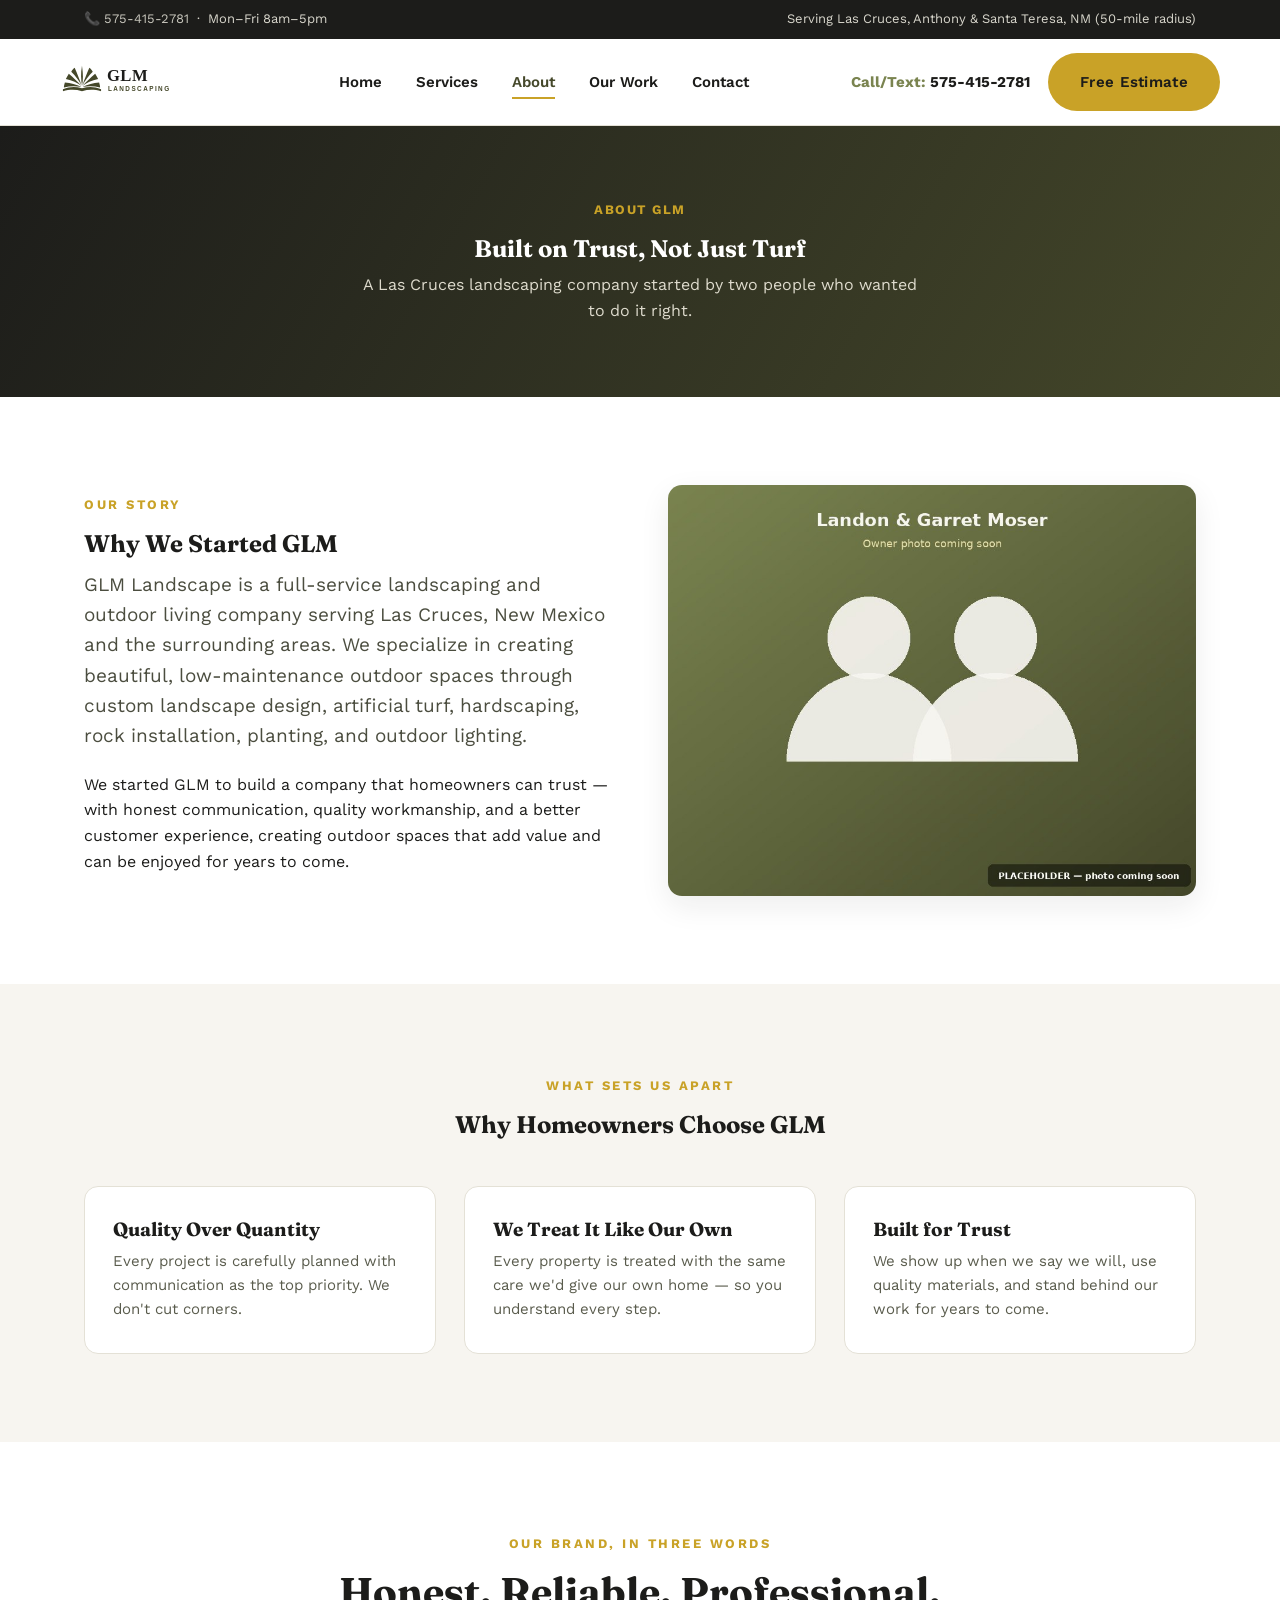
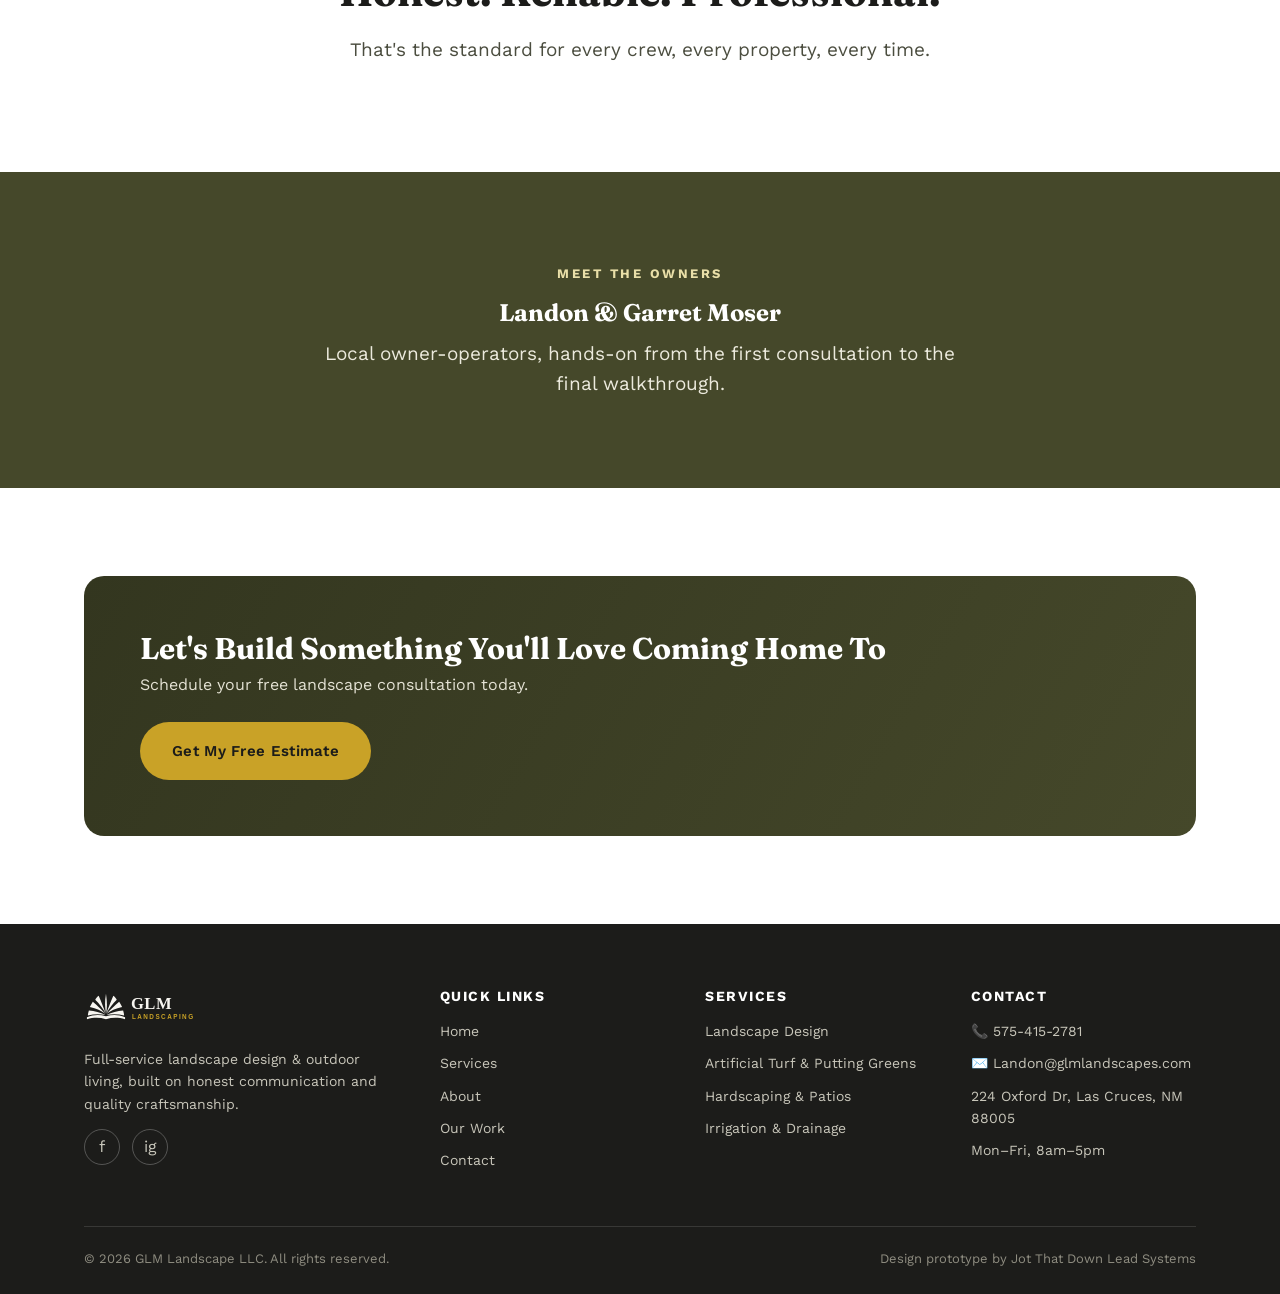
==== about.html @ fdec4d7b "Add files via upload" ====
<!DOCTYPE html>
<html lang="en">
<head>
<meta charset="UTF-8">
<meta name="viewport" content="width=device-width, initial-scale=1.0">
<title>About Us | GLM Landscaping — Las Cruces, NM</title>
<meta name="description" content="Meet Landon &amp; Garret Moser, owners of GLM Landscaping — a Las Cruces, NM landscape design &amp; outdoor living company built on honest communication and quality craftsmanship.">
<link rel="icon" href="assets/favicon.png">
<link rel="preconnect" href="https://fonts.googleapis.com">
<link href="https://fonts.googleapis.com/css2?family=Fraunces:wght@600;700&family=Work+Sans:wght@400;500;600;700&display=swap" rel="stylesheet">
<link rel="stylesheet" href="assets/styles.css">
</head>
<body>

<div class="topbar">
  <div class="container">
    <div>📞 <a href="tel:5754152781">575-415-2781</a> &nbsp;·&nbsp; Mon–Fri 8am–5pm</div>
    <div>Serving Las Cruces, Anthony &amp; Santa Teresa, NM (50‑mile radius)</div>
  </div>
</div>

<header class="site-header">
  <div class="container nav-row">
    <a href="index.html" class="logo-link"><img src="assets/logo_header.svg" alt="GLM Landscaping logo"></a>
    <nav class="main-nav">
      <ul>
        <li><a href="index.html">Home</a></li>
        <li><a href="services.html">Services</a></li>
        <li><a href="about.html" class="active">About</a></li>
        <li><a href="gallery.html">Our Work</a></li>
        <li><a href="contact.html">Contact</a></li>
      </ul>
    </nav>
    <div class="nav-actions">
      <div class="nav-phone"><span>Call/Text:</span> 575-415-2781</div>
      <a href="contact.html" class="btn btn-gold">Free Estimate</a>
      <button class="menu-toggle" aria-label="Menu">☰</button>
    </div>
  </div>
</header>

<section class="page-hero">
  <div class="container">
    <div class="breadcrumb">About GLM</div>
    <h1>Built on Trust, Not Just Turf</h1>
    <p>A Las Cruces landscaping company started by two people who wanted to do it right.</p>
  </div>
</section>

<section>
  <div class="container two-col">
    <div>
      <span class="eyebrow">Our Story</span>
      <h2>Why We Started GLM</h2>
      <p class="lead" style="margin-bottom:20px;">GLM Landscape is a full-service landscaping and outdoor living company serving Las Cruces, New Mexico and the surrounding areas. We specialize in creating beautiful, low‑maintenance outdoor spaces through custom landscape design, artificial turf, hardscaping, rock installation, planting, and outdoor lighting.</p>
      <p>We started GLM to build a company that homeowners can trust — with honest communication, quality workmanship, and a better customer experience, creating outdoor spaces that add value and can be enjoyed for years to come.</p>
    </div>
    <div class="img-frame"><img src="assets/img/about_owners.jpg" alt="Placeholder — Landon & Garret Moser photo coming soon"></div>
  </div>
</section>

<section class="section-cream">
  <div class="container">
    <div class="center" style="max-width:700px;margin:0 auto 48px;">
      <span class="eyebrow">What Sets Us Apart</span>
      <h2>Why Homeowners Choose GLM</h2>
    </div>
    <div class="grid grid-3">
      <div class="card">
        <h3>Quality Over Quantity</h3>
        <p>Every project is carefully planned with communication as the top priority. We don't cut corners.</p>
      </div>
      <div class="card">
        <h3>We Treat It Like Our Own</h3>
        <p>Every property is treated with the same care we'd give our own home — so you understand every step.</p>
      </div>
      <div class="card">
        <h3>Built for Trust</h3>
        <p>We show up when we say we will, use quality materials, and stand behind our work for years to come.</p>
      </div>
    </div>
  </div>
</section>

<section>
  <div class="container center" style="max-width:760px;margin:0 auto;">
    <span class="eyebrow">Our Brand, In Three Words</span>
    <h2 style="font-size:40px;">Honest. Reliable. Professional.</h2>
    <p class="lead">That's the standard for every crew, every property, every time.</p>
  </div>
</section>

<section class="section-green">
  <div class="container center">
    <span class="eyebrow" style="color:#e9dfa8;">Meet the Owners</span>
    <h2>Landon &amp; Garret Moser</h2>
    <p class="lead" style="margin:0 auto;color:#eceadd;">Local owner-operators, hands-on from the first consultation to the final walkthrough.</p>
  </div>
</section>

<section>
  <div class="container">
    <div class="cta-band">
      <div>
        <h2>Let's Build Something You'll Love Coming Home To</h2>
        <p>Schedule your free landscape consultation today.</p>
      </div>
      <a href="contact.html" class="btn btn-gold">Get My Free Estimate</a>
    </div>
  </div>
</section>

<footer class="site-footer">
  <div class="container">
    <div class="footer-grid">
      <div>
        <img src="assets/logo_header_light.svg" alt="GLM Landscaping" style="height:44px;margin-bottom:16px;">
        <p style="font-size:14px;">Full-service landscape design &amp; outdoor living, built on honest communication and quality craftsmanship.</p>
        <div class="social-row">
          <a href="#" aria-label="Facebook">f</a>
          <a href="#" aria-label="Instagram">ig</a>
        </div>
      </div>
      <div>
        <h4>Quick Links</h4>
        <ul>
          <li><a href="index.html">Home</a></li>
          <li><a href="services.html">Services</a></li>
          <li><a href="about.html">About</a></li>
          <li><a href="gallery.html">Our Work</a></li>
          <li><a href="contact.html">Contact</a></li>
        </ul>
      </div>
      <div>
        <h4>Services</h4>
        <ul>
          <li><a href="services.html">Landscape Design</a></li>
          <li><a href="services.html">Artificial Turf &amp; Putting Greens</a></li>
          <li><a href="services.html">Hardscaping &amp; Patios</a></li>
          <li><a href="services.html">Irrigation &amp; Drainage</a></li>
        </ul>
      </div>
      <div>
        <h4>Contact</h4>
        <ul>
          <li>📞 <a href="tel:5754152781">575-415-2781</a></li>
          <li>✉️ <a href="mailto:Landon@glmlandscapes.com">Landon@glmlandscapes.com</a></li>
          <li>224 Oxford Dr, Las Cruces, NM 88005</li>
          <li>Mon–Fri, 8am–5pm</li>
        </ul>
      </div>
    </div>
    <div class="footer-bottom">
      <div>© 2026 GLM Landscape LLC. All rights reserved.</div>
      <div>Design prototype by Jot That Down Lead Systems</div>
    </div>
  </div>
</footer>

<script src="assets/main.js"></script>
</body>
</html>
---- assets/styles.css ----
/* ===========================================================
   GLM Landscaping — Site Stylesheet
   Palette pulled from supplied logo assets:
   Olive Green #45482A | Sage #7A8450 | Charcoal #1C1C1A
   Cream #F7F5F0 | Gold Accent #C9A227
   Built as simple, GHL/Hexona-friendly modular sections.
   =========================================================== */

:root{
  --green: #45482A;
  --green-dark: #33361f;
  --sage: #7A8450;
  --charcoal: #1C1C1A;
  --cream: #F7F5F0;
  --white: #FFFFFF;
  --gold: #C9A227;
  --line: #E4E1D6;
  --radius: 14px;
  --shadow: 0 10px 30px rgba(28,28,26,0.08);
  --shadow-lg: 0 20px 50px rgba(28,28,26,0.14);
}

*{box-sizing:border-box;}
html{scroll-behavior:smooth;}
body{
  margin:0;
  font-family:'Work Sans', Arial, sans-serif;
  color:var(--charcoal);
  background:var(--white);
  line-height:1.6;
}
h1,h2,h3,h4{
  font-family:'Fraunces', Georgia, serif;
  font-weight:700;
  line-height:1.15;
  margin:0 0 .5em;
  color:var(--charcoal);
}
p{margin:0 0 1em;}
a{color:inherit;text-decoration:none;}
img{max-width:100%;display:block;}
.container{max-width:1160px;margin:0 auto;padding:0 24px;}
section{padding:88px 0;}
.eyebrow{
  display:inline-block;
  font-size:13px;
  font-weight:700;
  letter-spacing:2.5px;
  text-transform:uppercase;
  color:var(--gold);
  margin-bottom:14px;
}
.center{text-align:center;}
.lead{font-size:19px;color:#4b4d3f;max-width:640px;}
.center .lead{margin-left:auto;margin-right:auto;}

/* ---------- Buttons ---------- */
.btn{
  display:inline-flex;
  align-items:center;
  gap:8px;
  padding:15px 30px;
  border-radius:999px;
  font-weight:600;
  font-size:15px;
  letter-spacing:.3px;
  cursor:pointer;
  border:2px solid transparent;
  transition:transform .15s ease, box-shadow .15s ease, background .15s ease;
}
.btn:hover{transform:translateY(-2px);}
.btn-gold{background:var(--gold);color:var(--charcoal);}
.btn-gold:hover{box-shadow:0 10px 24px rgba(201,162,39,.35);}
.btn-outline{border-color:var(--white);color:var(--white);}
.btn-outline:hover{background:var(--white);color:var(--green-dark);}
.btn-outline-dark{border-color:var(--green);color:var(--green);}
.btn-outline-dark:hover{background:var(--green);color:var(--white);}

/* ---------- Top utility bar ---------- */
.topbar{
  background:var(--charcoal);
  color:#d9d7cd;
  font-size:13px;
}
.topbar .container{
  display:flex;justify-content:space-between;align-items:center;
  padding-top:9px;padding-bottom:9px;
  flex-wrap:wrap; gap:6px;
}
.topbar a{opacity:.9;}
.topbar a:hover{opacity:1;color:var(--gold);}

/* ---------- Header / Nav ---------- */
header.site-header{
  background:var(--white);
  border-bottom:1px solid var(--line);
  position:sticky;top:0;z-index:50;
}
.nav-row{
  display:flex;align-items:center;justify-content:space-between;
  padding:14px 0;
}
.logo-link img{height:44px;width:auto;}
nav.main-nav ul{
  display:flex;gap:34px;list-style:none;margin:0;padding:0;
}
nav.main-nav a{
  font-weight:600;font-size:15px;color:var(--charcoal);
  padding:6px 0;border-bottom:2px solid transparent;
}
nav.main-nav a:hover, nav.main-nav a.active{border-color:var(--gold);color:var(--green);}
.nav-actions{display:flex;align-items:center;gap:18px;}
.nav-phone{font-weight:700;font-size:15px;}
.nav-phone span{color:var(--sage);}
.menu-toggle{display:none;background:none;border:none;font-size:26px;cursor:pointer;color:var(--charcoal);}

@media(max-width:900px){
  nav.main-nav{
    display:none;
    position:absolute;top:100%;left:0;right:0;
    background:var(--white);border-bottom:1px solid var(--line);
    box-shadow:var(--shadow);
  }
  nav.main-nav.open{display:block;}
  nav.main-nav ul{flex-direction:column;gap:0;padding:10px 24px 20px;}
  nav.main-nav li{border-top:1px solid var(--line);}
  nav.main-nav a{display:block;padding:14px 0;}
  .nav-phone{display:none;}
  .menu-toggle{display:block;}
}

/* ---------- Hero ---------- */
.hero{
  position:relative;
  background:
    linear-gradient(120deg, rgba(20,21,12,.68), rgba(40,42,24,.42)),
    url('img/hero_bg.jpg');
  background-size:cover;
  background-position:center;
  color:var(--white);
  padding:120px 0 140px;
  overflow:hidden;
}
.hero .container{position:relative;z-index:2;max-width:720px;}
.hero h1{color:var(--white);font-size:52px;margin-bottom:20px;}
.hero p.lead{color:#ece9dd;}
.hero-actions{display:flex;gap:16px;flex-wrap:wrap;margin-top:32px;}
.hero-trust{
  display:flex;gap:28px;flex-wrap:wrap;margin-top:56px;
  border-top:1px solid rgba(255,255,255,.25);padding-top:28px;
}
.hero-trust div{font-size:14px;font-weight:600;color:#ece9dd;display:flex;align-items:center;gap:8px;}
.hero-trust svg{flex-shrink:0;}

/* smaller page hero for inner pages */
.page-hero{
  background:linear-gradient(120deg, var(--charcoal), var(--green));
  color:var(--white);
  padding:74px 0;
  text-align:center;
}
.page-hero h1{color:var(--white);margin-bottom:10px;}
.page-hero p{color:#dedbcd;max-width:560px;margin:0 auto;}
.breadcrumb{font-size:13px;color:var(--gold);letter-spacing:1.5px;text-transform:uppercase;font-weight:700;margin-bottom:14px;}

/* ---------- Cards / grids ---------- */
.grid{display:grid;gap:28px;}
.grid-3{grid-template-columns:repeat(3,1fr);}
.grid-4{grid-template-columns:repeat(4,1fr);}
.grid-2{grid-template-columns:repeat(2,1fr);}
@media(max-width:900px){.grid-3,.grid-4{grid-template-columns:repeat(2,1fr);}}
@media(max-width:600px){.grid-3,.grid-4,.grid-2{grid-template-columns:1fr;}}

.card{
  background:var(--white);
  border:1px solid var(--line);
  border-radius:var(--radius);
  padding:32px 28px;
  transition:box-shadow .2s ease, transform .2s ease;
}
.card:hover{box-shadow:var(--shadow-lg);transform:translateY(-4px);}
.card .icon-wrap{
  width:52px;height:52px;border-radius:12px;
  background:var(--cream);
  display:flex;align-items:center;justify-content:center;
  margin-bottom:18px;color:var(--green);
}
.card h3{font-size:19px;margin-bottom:8px;}
.card p{font-size:15px;color:#5a5c4d;margin-bottom:0;}
.card .tag{
  display:inline-block;margin-top:14px;font-size:12px;font-weight:700;
  color:var(--gold);letter-spacing:1px;text-transform:uppercase;
}

/* ---------- Alt background sections ---------- */
.section-cream{background:var(--cream);}
.section-dark{background:var(--charcoal);color:#efeee6;}
.section-dark h2{color:var(--white);}
.section-dark .lead{color:#c9c8bc;}
.section-green{background:var(--green);color:var(--white);}
.section-green h2{color:var(--white);}

/* ---------- Process steps ---------- */
.steps{counter-reset:step;}
.step{position:relative;padding-left:64px;margin-bottom:36px;}
.step:last-child{margin-bottom:0;}
.step::before{
  counter-increment:step;content:counter(step);
  position:absolute;left:0;top:0;
  width:44px;height:44px;border-radius:50%;
  background:var(--gold);color:var(--charcoal);
  font-family:'Fraunces',serif;font-weight:700;font-size:18px;
  display:flex;align-items:center;justify-content:center;
}
.step h3{margin-bottom:6px;font-size:18px;}
.step p{color:#5a5c4d;margin:0;font-size:15px;}

/* ---------- CTA band ---------- */
.cta-band{
  background:linear-gradient(120deg, var(--green-dark), var(--green));
  color:var(--white);
  border-radius:20px;
  padding:56px;
  display:flex;justify-content:space-between;align-items:center;flex-wrap:wrap;gap:24px;
}
.cta-band h2{color:var(--white);margin-bottom:6px;font-size:30px;}
.cta-band p{color:#e4e2d4;margin:0;}

/* ---------- Forms (styled to mirror a GHL form embed) ---------- */
.form-card{
  background:var(--white);
  border:1px solid var(--line);
  border-radius:var(--radius);
  padding:36px;
  box-shadow:var(--shadow);
}
.form-embed-note{
  border:1px dashed var(--sage);
  background:var(--cream);
  border-radius:10px;
  padding:10px 14px;
  font-size:13px;
  color:var(--green-dark);
  margin-bottom:22px;
}
.field{margin-bottom:18px;}
.field label{display:block;font-size:13px;font-weight:700;margin-bottom:6px;color:var(--charcoal);}
.field input, .field select, .field textarea{
  width:100%;padding:13px 14px;border:1px solid var(--line);border-radius:8px;
  font-family:inherit;font-size:15px;background:var(--white);
}
.field input:focus, .field textarea:focus, .field select:focus{outline:2px solid var(--sage);}

/* ---------- Footer ---------- */
footer.site-footer{background:var(--charcoal);color:#c8c6ba;padding:64px 0 24px;}
.footer-grid{display:grid;grid-template-columns:1.4fr 1fr 1fr 1fr;gap:40px;margin-bottom:44px;}
@media(max-width:900px){.footer-grid{grid-template-columns:1fr 1fr;}}
@media(max-width:600px){.footer-grid{grid-template-columns:1fr;}}
footer h4{color:var(--white);font-family:'Work Sans',sans-serif;font-size:14px;text-transform:uppercase;letter-spacing:1.5px;margin-bottom:16px;}
footer ul{list-style:none;margin:0;padding:0;}
footer li{margin-bottom:10px;font-size:14px;}
footer a:hover{color:var(--gold);}
.footer-bottom{
  border-top:1px solid rgba(255,255,255,.12);
  padding-top:22px;font-size:13px;
  display:flex;justify-content:space-between;flex-wrap:wrap;gap:10px;
  color:#8f8d81;
}
.social-row{display:flex;gap:12px;margin-top:14px;}
.social-row a{
  width:36px;height:36px;border-radius:50%;border:1px solid rgba(255,255,255,.25);
  display:flex;align-items:center;justify-content:center;
}
.social-row a:hover{background:var(--gold);border-color:var(--gold);color:var(--charcoal);}

/* ---------- Misc ---------- */
.badge-list{display:flex;flex-wrap:wrap;gap:12px;margin-top:10px;}
.badge{
  background:var(--cream);border:1px solid var(--line);border-radius:999px;
  padding:8px 16px;font-size:13px;font-weight:600;color:var(--green-dark);
}
.two-col{display:grid;grid-template-columns:1fr 1fr;gap:56px;align-items:center;}
@media(max-width:900px){.two-col{grid-template-columns:1fr;}}
.img-placeholder{
  background:linear-gradient(135deg,var(--sage),var(--green));
  border-radius:var(--radius);
  min-height:320px;
  display:flex;align-items:center;justify-content:center;
  color:rgba(255,255,255,.85);font-size:14px;font-weight:600;text-align:center;padding:24px;
}
.img-frame{
  border-radius:var(--radius);
  overflow:hidden;
  box-shadow:var(--shadow);
  min-height:320px;
}
.img-frame img{width:100%;height:100%;object-fit:cover;display:block;min-height:320px;}
.card .img-frame{min-height:170px;margin-bottom:16px;box-shadow:none;border:1px solid var(--line);}
.card .img-frame img{min-height:170px;}
.coming-soon-banner{
  background:var(--cream);border:1px dashed var(--sage);border-radius:var(--radius);
  padding:40px;text-align:center;margin-bottom:56px;
}
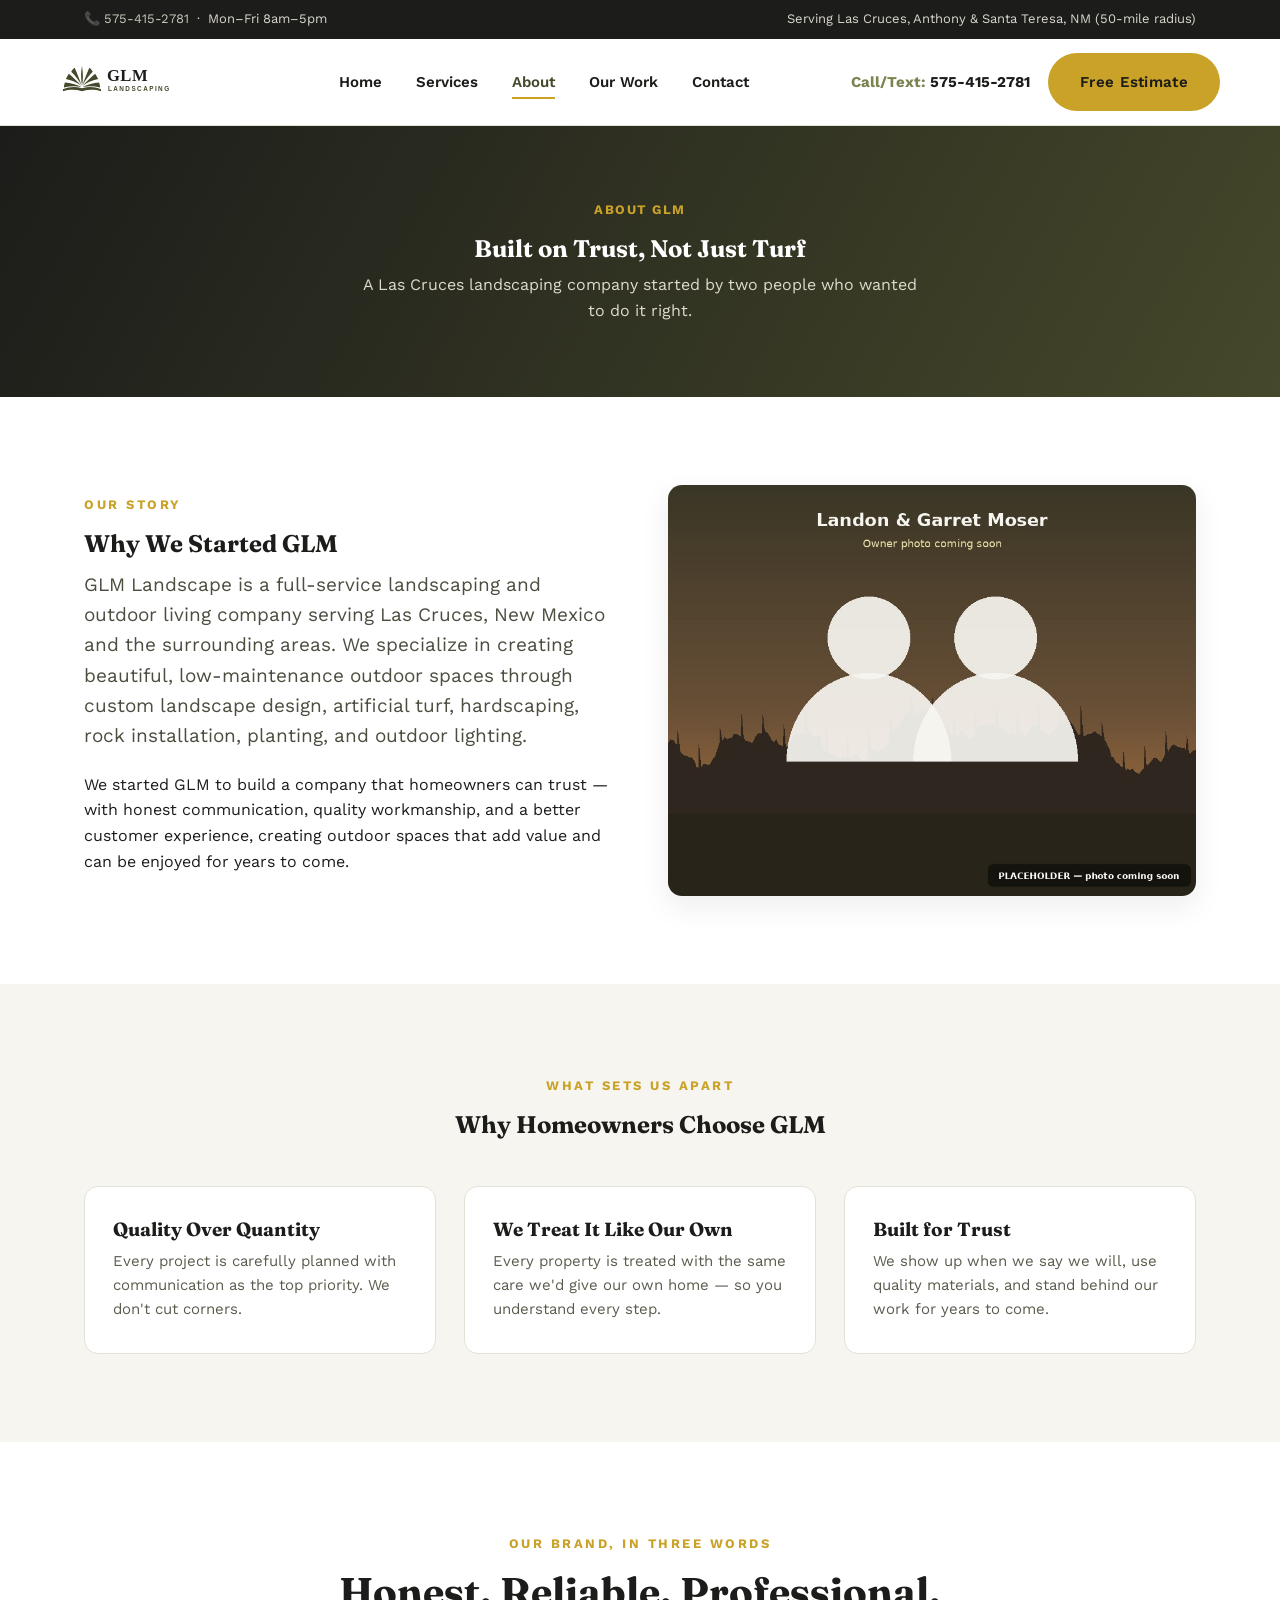
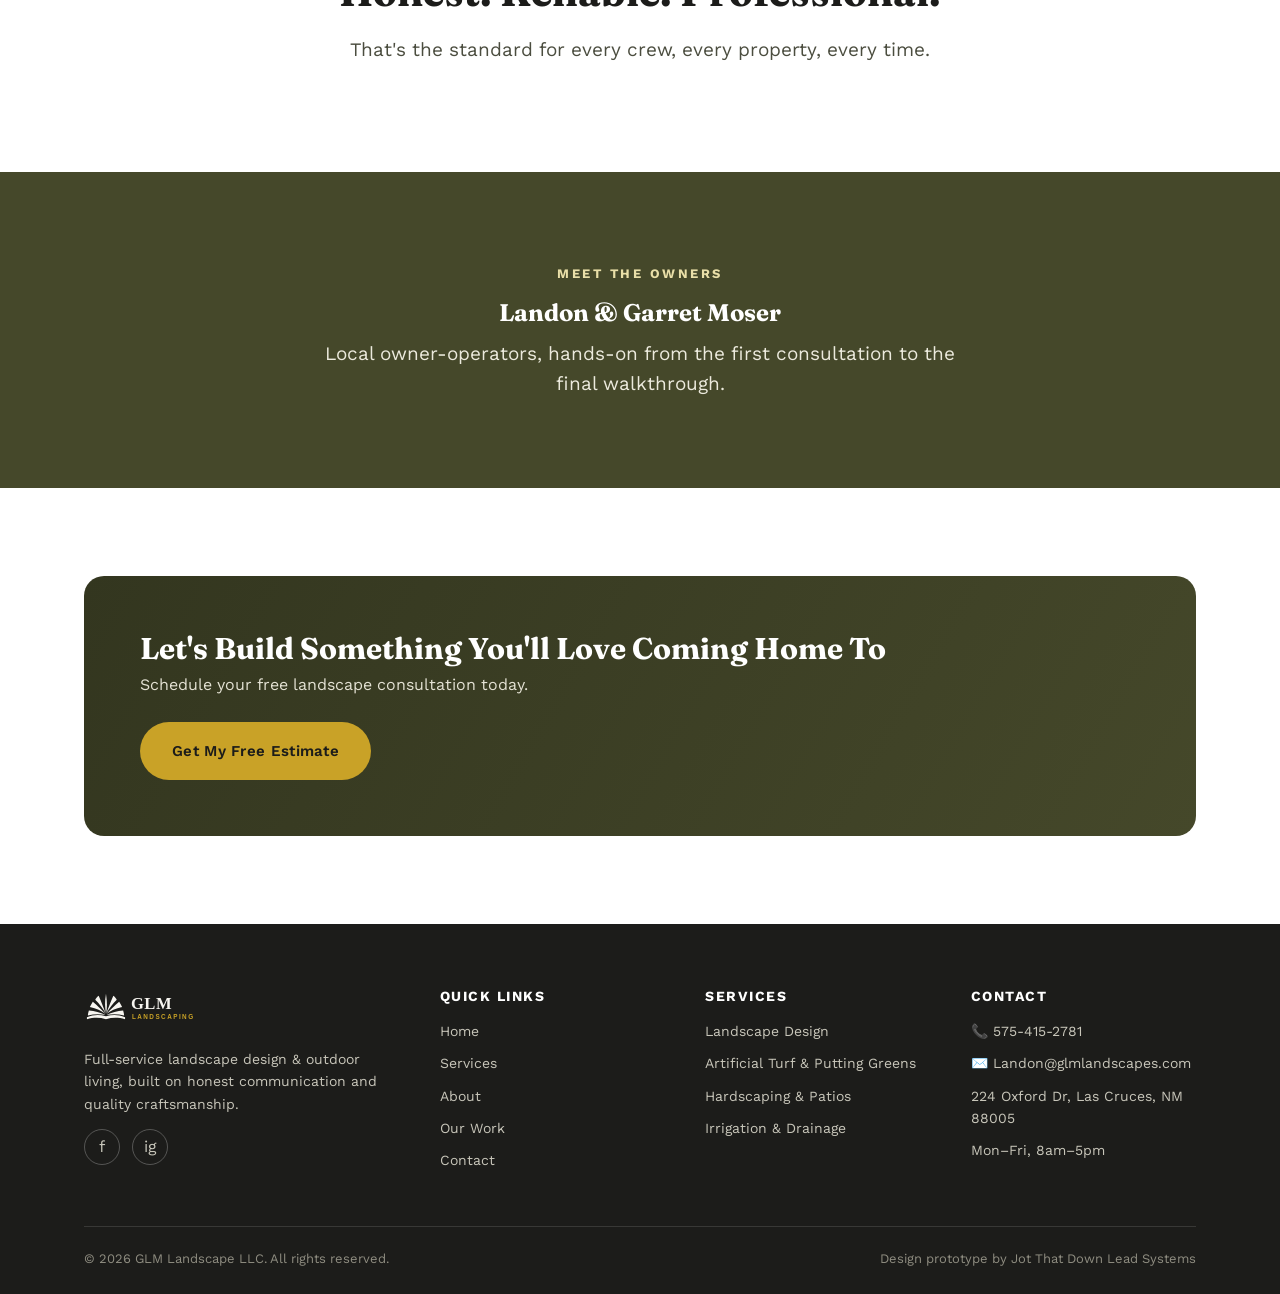
==== commit ca5fceeb: "Add files via upload" ====
--- a/about.html
+++ b/about.html
@@ -5,10 +5,66 @@
 <meta name="viewport" content="width=device-width, initial-scale=1.0">
 <title>About Us | GLM Landscaping — Las Cruces, NM</title>
 <meta name="description" content="Meet Landon &amp; Garret Moser, owners of GLM Landscaping — a Las Cruces, NM landscape design &amp; outdoor living company built on honest communication and quality craftsmanship.">
-<link rel="icon" href="assets/favicon.png">
+<meta name="robots" content="index, follow">
+<!-- PLACEHOLDER DOMAIN: replace glmlandscapes.com below once confirmed -->
+<link rel="canonical" href="https://www.glmlandscapes.com/about.html">
+
+<link rel="icon" type="image/x-icon" href="favicon.ico">
+<link rel="icon" type="image/png" sizes="32x32" href="assets/icons/favicon-32x32.png">
+<link rel="icon" type="image/png" sizes="16x16" href="assets/icons/favicon-16x16.png">
+<link rel="apple-touch-icon" sizes="180x180" href="assets/icons/apple-touch-icon.png">
+<link rel="manifest" href="site.webmanifest">
+<meta name="theme-color" content="#45482A">
+
+<meta property="og:type" content="website">
+<meta property="og:site_name" content="GLM Landscaping">
+<meta property="og:url" content="https://www.glmlandscapes.com/about.html">
+<meta property="og:title" content="About Us | GLM Landscaping — Las Cruces, NM">
+<meta property="og:description" content="Meet Landon &amp; Garret Moser, owners of GLM Landscaping — built on honest communication and quality craftsmanship.">
+<meta property="og:image" content="https://www.glmlandscapes.com/assets/img/about_owners.jpg">
+<meta property="og:locale" content="en_US">
+<meta name="twitter:card" content="summary_large_image">
+<meta name="twitter:title" content="About Us | GLM Landscaping — Las Cruces, NM">
+<meta name="twitter:description" content="Meet Landon &amp; Garret Moser, owners of GLM Landscaping.">
+<meta name="twitter:image" content="https://www.glmlandscapes.com/assets/img/about_owners.jpg">
+
 <link rel="preconnect" href="https://fonts.googleapis.com">
 <link href="https://fonts.googleapis.com/css2?family=Fraunces:wght@600;700&family=Work+Sans:wght@400;500;600;700&display=swap" rel="stylesheet">
 <link rel="stylesheet" href="assets/styles.css">
+
+<script type="application/ld+json">
+{
+  "@context": "https://schema.org",
+  "@type": "HomeAndConstructionBusiness",
+  "name": "GLM Landscaping",
+  "alternateName": "GLM Landscape LLC",
+  "image": "https://www.glmlandscapes.com/assets/img/hero_bg.jpg",
+  "logo": "https://www.glmlandscapes.com/assets/icons/android-chrome-512x512.png",
+  "url": "https://www.glmlandscapes.com/",
+  "telephone": "+15754152781",
+  "email": "Landon@glmlandscapes.com",
+  "address": {
+    "@type": "PostalAddress",
+    "streetAddress": "224 Oxford Dr",
+    "addressLocality": "Las Cruces",
+    "addressRegion": "NM",
+    "postalCode": "88005",
+    "addressCountry": "US"
+  },
+  "areaServed": [
+    { "@type": "City", "name": "Las Cruces, NM" },
+    { "@type": "City", "name": "Anthony, NM" },
+    { "@type": "City", "name": "Santa Teresa, NM" }
+  ],
+  "openingHoursSpecification": {
+    "@type": "OpeningHoursSpecification",
+    "dayOfWeek": ["Monday", "Tuesday", "Wednesday", "Thursday", "Friday"],
+    "opens": "08:00",
+    "closes": "17:00"
+  },
+  "priceRange": "$$"
+}
+</script>
 </head>
 <body>
 
